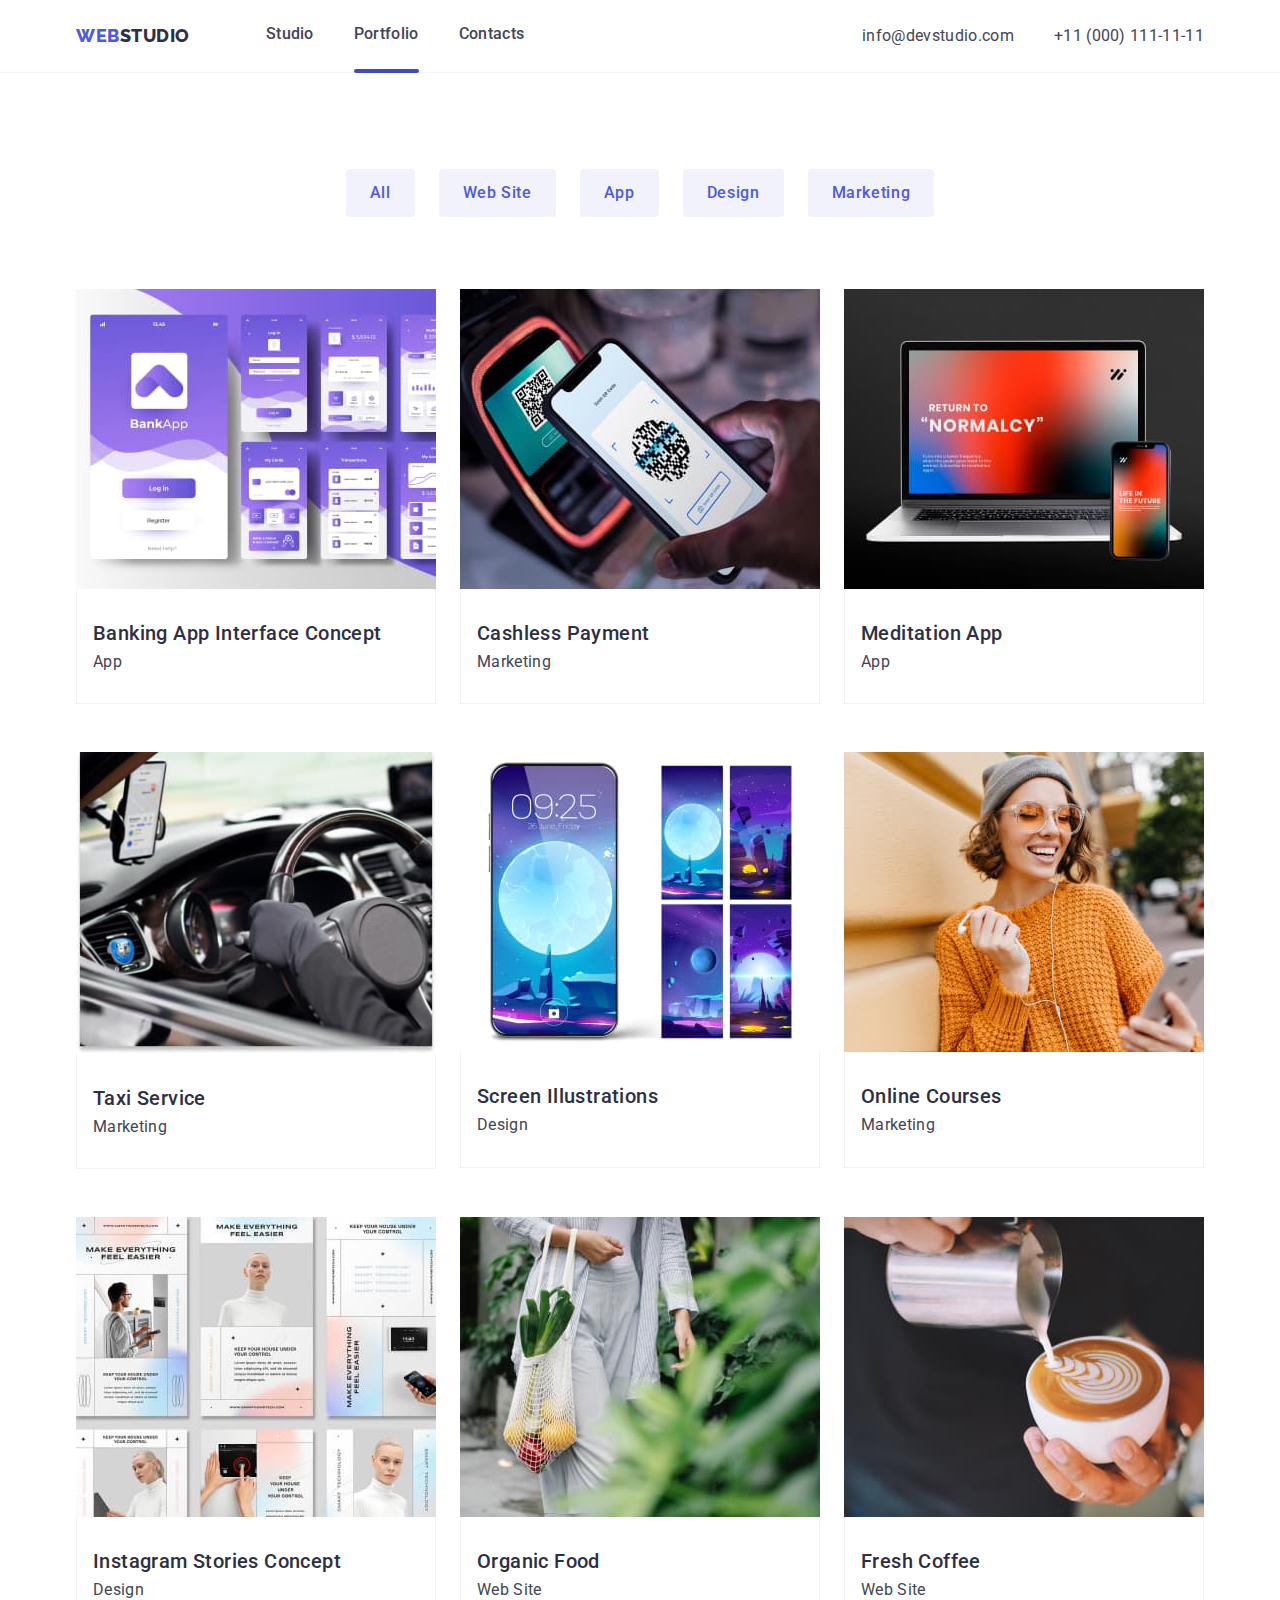
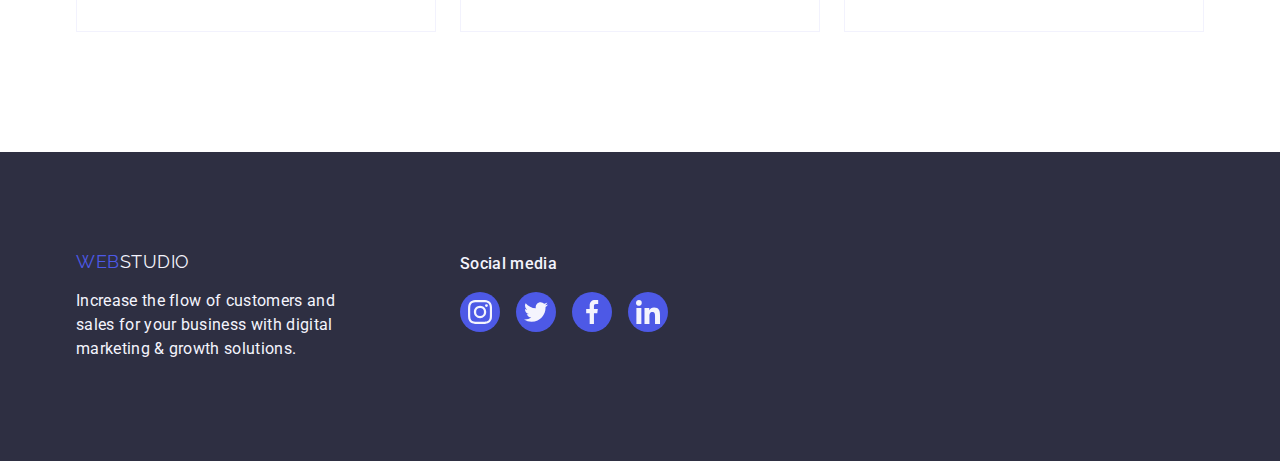
==== portfolio.html @ 25bff577 "Copy files from task 5" ====
<!DOCTYPE html>
<html lang="en">
  <head>
    <meta charset="UTF-8" />
    <meta name="viewport" content="width=device-width, initial-scale=1.0" />
    <title>Studio</title>
    <link
      href=" https://cdn.jsdelivr.net/npm/modern-normalize@1.1.0/modern-normalize.min.css "
      rel="stylesheet"
    />
    <link rel="preconnect" href="https://fonts.googleapis.com" />
    <link rel="preconnect" href="https://fonts.gstatic.com" crossorigin />
    <link
      href="https://fonts.googleapis.com/css2?family=Raleway:wght@800&family=Roboto:wght@400;500;700;900&display=swap"
      rel="stylesheet"
    />
    <link rel="stylesheet" href="./css/style.css" />
  </head>
  <body>
    <header>
      <div class="container">
        <a class="header-studio" href="index.html"
          ><span class="highlight">Web</span
          ><span class="logo-header">Studio</span></a
        >
        <nav>
          <ul>
            <li><a href="./index.html">Studio</a></li>
            <li>
              <a href="./portfolio.html" class="after-class">Portfolio</a>
            </li>
            <li>
              <a href="#">Contacts</a>
            </li>
          </ul>
        </nav>
        <ul class="contacts-list">
          <li>
            <a class="nav-list-item" href="mailto:info@devstudio.com"
              >info@devstudio.com</a
            >
          </li>
          <li>
            <a class="nav-list-item" href="tel:+11(000)1111111"
              >+11 (000) 111-11-11</a
            >
          </li>
        </ul>
      </div>
    </header>
    <main>
      <section class="photo-section">
        <div class="container">
          <h1 class="visually-hidden">Smart hidden h1</h1>
          <ul class="filter-list">
            <li class="filter-list-item">
              <button type="button">All</button>
            </li>
            <li class="filter-list-item">
              <button type="button">Web Site</button>
            </li>
            <li class="filter-list-item">
              <button type="button">App</button>
            </li>
            <li class="filter-list-item">
              <button type="button">Design</button>
            </li>
            <li class="filter-list-item">
              <button type="button">Marketing</button>
            </li>
          </ul>
          <ul class="photo-section-list">
            <li class="portfolio-list-item">
              <a href="#" class="portfolio-link">
                <div class="overlay-container">
                  <img
                    class="img-class"
                    src="images/img1port.jpg"
                    alt="Interface of banking app mainly in purple color"
                    width="360"
                    height="300"
                  />
                  <div class="overlay">
                    <p class="overlay-text">
                      14 Stylish and User-Friendly App Design Concepts · Task
                      Manager App · Calorie Tracker App · Exotic Fruit Ecommerce
                      App · Cloud Storage App
                    </p>
                  </div>
                </div>
                <div class="photo-section-discription">
                  <h3>Banking App Interface Concept</h3>
                  <p class="photo-discription-small">App</p>
                </div></a
              >
            </li>
            <li class="portfolio-list-item">
              <a href="#" class="portfolio-link">
                <div class="overlay-container">
                  <img
                    src="images/img2port.jpg"
                    alt="Scanning QR code"
                    width="360"
                    height="300"
                  />
                  <div class="overlay">
                    <p class="overlay-text">
                      14 Stylish and User-Friendly App Design Concepts · Task
                      Manager App · Calorie Tracker App · Exotic Fruit Ecommerce
                      App · Cloud Storage App
                    </p>
                  </div>
                </div>
                <div class="photo-section-discription">
                  <h3>Cashless Payment</h3>
                  <p class="photo-discription-small">Marketing</p>
                </div></a
              >
            </li>
            <li class="portfolio-list-item">
              <a href="#" class="portfolio-link">
                <div class="overlay-container">
                  <img
                    src="images/img3port.jpg"
                    alt="Lapton and phone with meditation app"
                    width="360"
                    height="300"
                  />
                  <div class="overlay">
                    <p class="overlay-text">
                      14 Stylish and User-Friendly App Design Concepts · Task
                      Manager App · Calorie Tracker App · Exotic Fruit Ecommerce
                      App · Cloud Storage App
                    </p>
                  </div>
                </div>
                <div class="photo-section-discription">
                  <h3>Meditation App</h3>
                  <p class="photo-discription-small">App</p>
                </div></a
              >
            </li>
            <li class="portfolio-list-item">
              <a href="#" class="portfolio-link">
                <div class="overlay-container">
                  <img
                    src="images/img4port.jpg"
                    alt="Driver with black gloves and navigation in phone mounted to front glass in car"
                    width="360"
                    height="300"
                  />
                  <div class="overlay">
                    <p class="overlay-text">
                      14 Stylish and User-Friendly App Design Concepts · Task
                      Manager App · Calorie Tracker App · Exotic Fruit Ecommerce
                      App · Cloud Storage App
                    </p>
                  </div>
                </div>
                <div class="photo-section-discription">
                  <h3>Taxi Service</h3>
                  <p class="photo-discription-small">Marketing</p>
                </div></a
              >
            </li>
            <li class="portfolio-list-item">
              <a href="#" class="portfolio-link">
                <div class="overlay-container">
                  <img
                    src="images/img5port.jpg"
                    alt="Phone with futuristic wallpaper and more examples of it aside"
                    width="360"
                    height="300"
                  />
                  <div class="overlay">
                    <p class="overlay-text">
                      14 Stylish and User-Friendly App Design Concepts · Task
                      Manager App · Calorie Tracker App · Exotic Fruit Ecommerce
                      App · Cloud Storage App
                    </p>
                  </div>
                </div>
                <div class="photo-section-discription">
                  <h3>Screen Illustrations</h3>
                  <p class="photo-discription-small">Design</p>
                </div></a
              >
            </li>
            <li class="portfolio-list-item">
              <a href="#" class="portfolio-link">
                <div class="overlay-container">
                  <img
                    src="images/img6port.jpg"
                    alt="Women taking selfy"
                    width="360"
                    height="300"
                  />
                  <div class="overlay">
                    <p class="overlay-text">
                      14 Stylish and User-Friendly App Design Concepts · Task
                      Manager App · Calorie Tracker App · Exotic Fruit Ecommerce
                      App · Cloud Storage App
                    </p>
                  </div>
                </div>
                <div class="photo-section-discription">
                  <h3>Online Courses</h3>
                  <p class="photo-discription-small">Marketing</p>
                </div></a
              >
            </li>
            <li class="portfolio-list-item">
              <a href="#" class="portfolio-link">
                <div class="overlay-container">
                  <img
                    src="images/img7port.jpg"
                    alt="Propably women with bag full of vegies"
                    width="360"
                    height="300"
                  />
                  <div class="overlay">
                    <p class="overlay-text">
                      14 Stylish and User-Friendly App Design Concepts · Task
                      Manager App · Calorie Tracker App · Exotic Fruit Ecommerce
                      App · Cloud Storage App
                    </p>
                  </div>
                </div>
                <div class="photo-section-discription">
                  <h3>Instagram Stories Concept</h3>
                  <p class="photo-discription-small">Design</p>
                </div></a
              >
            </li>
            <li class="portfolio-list-item">
              <a href="#" class="portfolio-link">
                <div class="overlay-container">
                  <img
                    src="images/img8port.jpg"
                    alt="Barista pouring milk into coffee forming waves"
                    width="360"
                    height="300"
                  />
                  <div class="overlay">
                    <p class="overlay-text">
                      14 Stylish and User-Friendly App Design Concepts · Task
                      Manager App · Calorie Tracker App · Exotic Fruit Ecommerce
                      App · Cloud Storage App
                    </p>
                  </div>
                </div>
                <div class="photo-section-discription">
                  <h3>Organic Food</h3>
                  <p class="photo-discription-small">Web Site</p>
                </div></a
              >
            </li>
            <li class="portfolio-list-item">
              <a href="#" class="portfolio-link">
                <div class="overlay-container">
                  <img
                    src="images/img9port.jpg"
                    alt=""
                    width="360"
                    height="300"
                  />
                  <div class="overlay">
                    <p class="overlay-text">
                      14 Stylish and User-Friendly App Design Concepts · Task
                      Manager App · Calorie Tracker App · Exotic Fruit Ecommerce
                      App · Cloud Storage App
                    </p>
                  </div>
                </div>
                <div class="photo-section-discription">
                  <h3>Fresh Coffee</h3>
                  <p class="photo-discription-small">Web Site</p>
                </div></a
              >
            </li>
          </ul>
        </div>
      </section>
    </main>
    <footer class="footer-section">
      <div class="container">
        <div>
          <a class="footer-logo" href="index.html"
            ><span class="highlight">Web</span>Studio</a
          >
          <p>
            Increase the flow of customers and sales for your business with
            digital marketing & growth solutions.
          </p>
        </div>
        <div class="social-media-section">
          <p class="social-header">Social media</p>
          <ul class="social-media-icons">
            <li>
              <a href="#">
                <svg class="social-media-icon-svg">
                  <use href="./images/icons.svg#icon-instagram-2-1"></use>
                </svg>
              </a>
            </li>
            <li>
              <a href="#">
                <svg class="social-media-icon-svg">
                  <use href="./images/icons.svg#icon-twitter-1-1"></use>
                </svg>
              </a>
            </li>
            <li>
              <a href="#">
                <svg class="social-media-icon-svg">
                  <use href="./images/icons.svg#icon-facebook-1-1"></use>
                </svg>
              </a>
            </li>
            <li>
              <a href="#">
                <svg class="social-media-icon-svg">
                  <use href="./images/icons.svg#icon-linkedin-1-1"></use>
                </svg>
              </a>
            </li>
          </ul>
        </div>
      </div>
    </footer>
  </body>
</html>
---- css/style.css ----
:root {
  --navy-blue: hsl(237, 18%, 22%);
  --iris: hsl(235, 75%, 60%);
  --slate: hsl(237, 12%, 30%);
  --cloud: #f4f4fd;
  --cornflower: hsl(240, 69%, 97%);
  --ocean: hsl(235, 50%, 50%);
  --grey: hsla(237, 18%, 22%, 0.7);
  --light-slate: hsla(235, 5%, 58%, 1);
  --green: hsla(166, 63%, 50%, 1);
  --dairy: hsla(0, 0%, 99%, 1);
  --outline-1: red 2px dashed;
  --outline-2: green 2px dashed;
  --shadow-1: 0 2px 1px 0 hsla(237, 18%, 22%, 0.08);
  --shadow-2: 0 1px 1px 0 hsla(237, 18%, 22%, 0.16);
  --cubic: 250ms cubic-bezier(0.4, 0, 0.2, 1);
}

body {
  font-family: "Roboto", sans-serif;
  color: #212121;
  text-decoration: none;
  background-color: #ffffff;
  font-size: 16px;
  letter-spacing: 0.02em;
}

html {
  overflow: auto;
  box-sizing: border-box;
}

.container {
  width: 1158px;
  margin: 0 auto;
  padding: 0 15px;
  /* outline: var(--outline-1); */
}

.section {
  padding: 120px 0px;
}
a {
  text-decoration: none;
}

button {
  font-family: "Roboto", sans-serif;
  border: none;
  border-radius: 4px;
  cursor: pointer;
}
h1,
h2,
h3,
h4,
h5,
h6,
p {
  margin: 0;
}

ul,
ol {
  list-style: none;
  margin: 0;
  padding: 0;
}

img {
  display: block;
  max-width: 100%;
  height: auto;
}

.visually-hidden {
  position: absolute;
  width: 1px;
  height: 1px;
  margin: -1px;
  border: 0;
  padding: 0;
  white-space: nowrap;
  clip-path: inset(100%);
  overflow: hidden;
}
.is-hidden {
  opacity: 0;
  pointer-events: none;
  visibility: hidden;
}
/* Strefa eksperymentalna-Start */

.modal {
  position: fixed;
  inset: 0;
  background-color: hsla(237, 18%, 22%, 0.4);
}

.modal-body {
  position: relative;
  top: 80px;
  margin: auto;
  width: 408px;
  height: 583px;
  z-index: 1;
  background-color: var(--dairy);
  border-radius: 4px;
  box-shadow: 0px 2px 1px 0px hsla(0, 0%, 0%, 0.2),
    0px 1px 3px 0px hsla(0, 0%, 0%, 0.12), 0px 1px 1px 0px hsla(0, 0%, 0%, 0.14);
  transition: transform var(--cubic);
}

.modal-button {
  position: absolute;
  right: 24px;
  top: 24px;
  background-color: var(--dairy);
}

.is-hidden .modal-body {
  transform: translateY(-150%);
}

.modal:not(.is-hidden) .modal-body {
  transform: translateY(0%);
}
/* Strefa eksperymentalna-Koniec  */
.highlight {
  color: var(--iris);
}
.overlay-container {
  position: relative;
  overflow: hidden;
}
.overlay {
  position: absolute;
  top: 0;
  left: 0;
  width: 100%;
  height: 110%;
  background-color: var(--iris);
  transform: translateY(110%);
  transition: transform 250ms ease-in-out;
}
.overlay-text {
  color: white;
  line-height: 24px;
  font-family: Roboto;
  font-size: 16px;
  line-height: 24px;
  letter-spacing: 0.02em;
  padding: 40px 32px 16px;
}
.portfolio-list-item:hover .overlay {
  transform: translateY(0);
  transition: var(--cubic);
}

/* Sekcja nagłówkowa * */
header .container,
header .container nav ul,
header .container ul {
  display: flex;
}

header {
  border-bottom: 1px var(--cornflower) solid;
}
header .container {
  align-items: center;
}

.header-studio {
  text-transform: uppercase;
  font-size: 18px;
  font-weight: 800;
  font-family: "Raleway", sans-serif;
  line-height: 1.16;
  letter-spacing: 0.54px;
  align-items: center;
  color: var(--navy-blue);
}
nav {
  position: relative;
  margin-left: 76px;
}

nav ul {
  gap: 40px;
}

.after-class::after {
  position: relative;
  bottom: -22.6px;
  content: "";
  display: block;
  width: 100%;
  height: 4px;
  background-color: var(--ocean);
  border-radius: 4px;
  /* outline: var(--outline-1); */
}

.contacts-list {
  display: flex;
  justify-content: flex-end;
  margin: 24px 0px;
  margin-left: auto;
}
.contacts-list li:not(:last-child) {
  margin-right: 40px;
}
.contact-button {
  background: none;
  border: none;
  margin: 0;
  padding: 0;
  cursor: pointer;
  color: var(--slate);
  font-size: 16px;
  font-weight: 500;
  line-height: 1.5;
  letter-spacing: 0.32px;
}
.contact-button:focus-within::after {
  content: "";
  display: flex;
  flex-direction: column;
  justify-content: center;
  width: 100%;
  height: 4px;
  background-color: var(--ocean);
  border-radius: 4px;
  margin-top: 20px;
}
.contacts-list li a {
  color: var(--slate);
  font-size: 16px;
  line-height: 1.5;
  letter-spacing: 0.32px;
}

nav a {
  color: var(--slate);
  font-size: 16px;
  font-weight: 500;
  line-height: 1.5;
  letter-spacing: 0.32px;
}

nav a:focus {
  color: var(--ocean);
}
.nav-list-item:focus {
  color: var(--ocean);
}
nav a:hover,
.contact-button:hover,
.contacts-list li a:hover,
nav a:focus,
.contact-button:focus,
.contacts-list li a:focus {
  color: var(--ocean);
  transition: var(--cubic);
}

/* Hero section */
.hero-section {
  background-color: var(--navy-blue);
  background-image: linear-gradient(
      to bottom,
      hsla(237, 18%, 22%, 0.7),
      hsla(237, 18%, 22%, 0.7)
    ),
    url(../images/background.jpg);

  background-repeat: no-repeat;
  background-position: center;
  background-size: cover;
  max-width: 1440px;
  max-height: 600px;
  margin: 0 auto;
  padding: 188px 0;
  text-align: center;
}

.hero-section h1 {
  color: #ffffff;
  font-size: 56px;
  font-weight: 700;
  text-shadow: 0px 4px 4px rgba(0, 0, 0, 0.25);
  line-height: 1.07;
  letter-spacing: 1.12px;
  max-width: 496px;
  margin: 0 auto;
}

.hero-section button {
  background-color: var(--iris);
  color: #ffffff;
  font-size: 16px;
  font-weight: 500;
  line-height: 1.5;
  letter-spacing: 0.64px;
  margin-top: 48px;
  padding: 16px 32px;
}
.hero-section button:hover,
.hero-section button:focus {
  background-color: var(--ocean);
  transition: var(--cubic);
}
/* Sekcja głownego artykułu */

.main-article ul {
  display: flex;
  gap: 24px;
}

.main-article-list-item {
  width: 264px;
}

.main-article-svg {
  display: flex;
  justify-content: center;
  align-items: center;
  background-color: var(--cloud);
  width: 264px;
  height: 112px;

  border-radius: 4px;
  margin-bottom: 8px;
}
.main-article h3 {
  font-size: 20px;
  font-weight: 500;
  line-height: 1.2;
  letter-spacing: 0.4px;
  color: var(--navy-blue);
}
.main-article p {
  font-size: 16px;
  color: var(--slate);
  letter-spacing: 0.32px;
  line-height: 1.5;
  margin-top: 8px;
}

/* Sekcja poswiacona what are we doing */
.doing-section {
  padding-top: 0;
}
.doing-section ul {
  display: flex;
  justify-content: space-between;
  column-gap: 24px;
}
.doing-heading {
  font-size: 36px;
  font-weight: 700;
  line-height: 1.11;
  letter-spacing: 0.72px;
  text-transform: capitalize;
  color: var(--navy-blue);
  text-align: center;
  margin: 0 0 72px 0;
}
/* 
.doing-img {
  position: relative;
  outline: var(--outline-1);
}
.doing-discription {
  position: absolute;
  bottom: 0px;
  background-color: hsla(235, 5%, 58%, 0.5);
  width: 100%;
  height: 50px;
  text-align: center;
  text-transform: uppercase;
  font-weight: 700;
  color: white;
  padding: 10px 0 0 0;
} */

.team-section {
  background-color: var(--cloud);
  margin: 0 auto;
}
.team-section ul {
  display: flex;
  gap: 24px;
}

.team-section li {
  background-color: white;
  border-radius: 4px;
  box-shadow: 0 2px 1px 0 hsla(237, 18%, 22%, 0.08),
    0 1px 1px 0 hsla(237, 18%, 22%, 0.16);
}
.team-section h2 {
  font-size: 36px;
  font-weight: 700;
  line-height: 1.11;
  letter-spacing: 0.72px;
  text-transform: capitalize;
  color: var(--navy-blue);
  text-align: center;
  margin-bottom: 72px;
}
.photo-discription {
  padding: 32px 16px;
  text-align: center;
  background-color: #ffffff;
  border-radius: 4px;
}
.team-section h3 {
  font-size: 20px;
  font-weight: 500;
  line-height: 1.2;
  letter-spacing: 0.4px;
  margin-bottom: 8px;
}
.team-section p {
  color: var(--slate);
  font-size: 16px;
  line-height: 1.5;
  letter-spacing: 0.32px;
  margin-bottom: 8px;
}

.customers-section h2 {
  text-align: center;
  font-size: 36px;
  font-weight: 700;
  line-height: 1.11;
  letter-spacing: 0.72px;
  text-transform: capitalize;
  margin-bottom: 72px;
}

.customers-list-link:hover,
.customers-list-link:focus {
  color: var(--ocean);
  border-radius: 4px;
  transition: var(--cubic);
}

.customers-list {
  display: flex;
  gap: 24px;
}
.customers-list-link {
  display: flex;
  justify-content: center;
  align-items: center;
  border: currentColor 1px solid;
  border-radius: 4px;
  color: var(--light-slate);
  width: 168px;
  height: 88px;
}
.customers-svg {
  fill: currentColor;
}
.footer-section {
  background-color: var(--navy-blue);
  padding: 100px 0;
}

.footer-logo {
  text-transform: uppercase;
  font-family: "Raleway", sans-serif;
  font-size: 18px;
  letter-spacing: 0.54px;
  line-height: 1.16;
  display: block;
  margin-bottom: 16px;

  color: var(--cloud);
}

footer .container {
  display: flex;
}

.social-header {
  color: white;
  font-weight: 500;
  font-size: 16px;
  line-height: 24px;
  margin-bottom: 16px;
}

.footer-section p {
  width: 264px;
  line-height: 1.5;
  font-size: 16px;
  letter-spacing: 0.02em;
  color: var(--cloud);
}

.filter-list-item button {
  color: var(--iris);
  background-color: var(--cornflower);
  font-size: 16px;
  font-weight: 500;
  line-height: 1.5;
  letter-spacing: 0.64px;
  padding: 12px 24px;
}
/* Social media */
.social-media-section {
  margin-left: 120px;
}
.social-media-icons {
  display: flex;
  gap: 16px;
}

.social-media-icons a {
  width: 40px;
  height: 40px;
  display: flex;
  justify-content: center;
  align-items: center;
  border-radius: 50%;
}
.social-media-icons li {
  background-color: var(--iris);
  border-radius: 50%;
}
footer .social-media-icons li:hover,
footer .social-media-icons li:focus {
  background-color: var(--green);
  transition: var(--cubic);
}

.team-section .social-media-icons a:hover,
.team-section .social-media-icons a:focus {
  background-color: var(--ocean);
  border-radius: 50%;
  transition: var(--cubic);
}
.social-media-icon-svg {
  width: 16px;
  height: 16px;
}
footer .social-media-icon-svg {
  width: 24px;
  height: 24px;
}
.filter-list-item button:hover,
.filter-list-item button:focus {
  color: white;
  background-color: var(--ocean);
  box-shadow: var(--shadow-1), var(--shadow-2);
  transition: var(--cubic);
}

.photo-section ul:nth-child(3) {
  display: flex;
  flex-wrap: wrap;
  column-gap: 24px;
  row-gap: 48px;
}

.filter-list {
  display: flex;
  justify-content: center;
  gap: 24px;
  margin-bottom: 72px;
}
.photo-section h3 {
  color: var(--navy-blue);
  font-size: 20px;
  font-weight: 500;
  line-height: 1.2;
  letter-spacing: 0.4px;
  margin-bottom: 8px;
}
.portfolio-link:hover,
.portfolio-link:focus {
  display: block;
  box-shadow: var(--shadow-1), var(--shadow-2);
  transition: var(--cubic);
}
.photo-discription-small {
  color: var(--slate);
}
.photo-section {
  padding-top: 96px;
  padding-bottom: 120px;
}

.photo-section-discription {
  border-right: 1px var(--cornflower) solid;
  border-bottom: 1px var(--cornflower) solid;
  border-left: 1px var(--cornflower) solid;
  padding: 32px 16px;
  background-color: white;
}
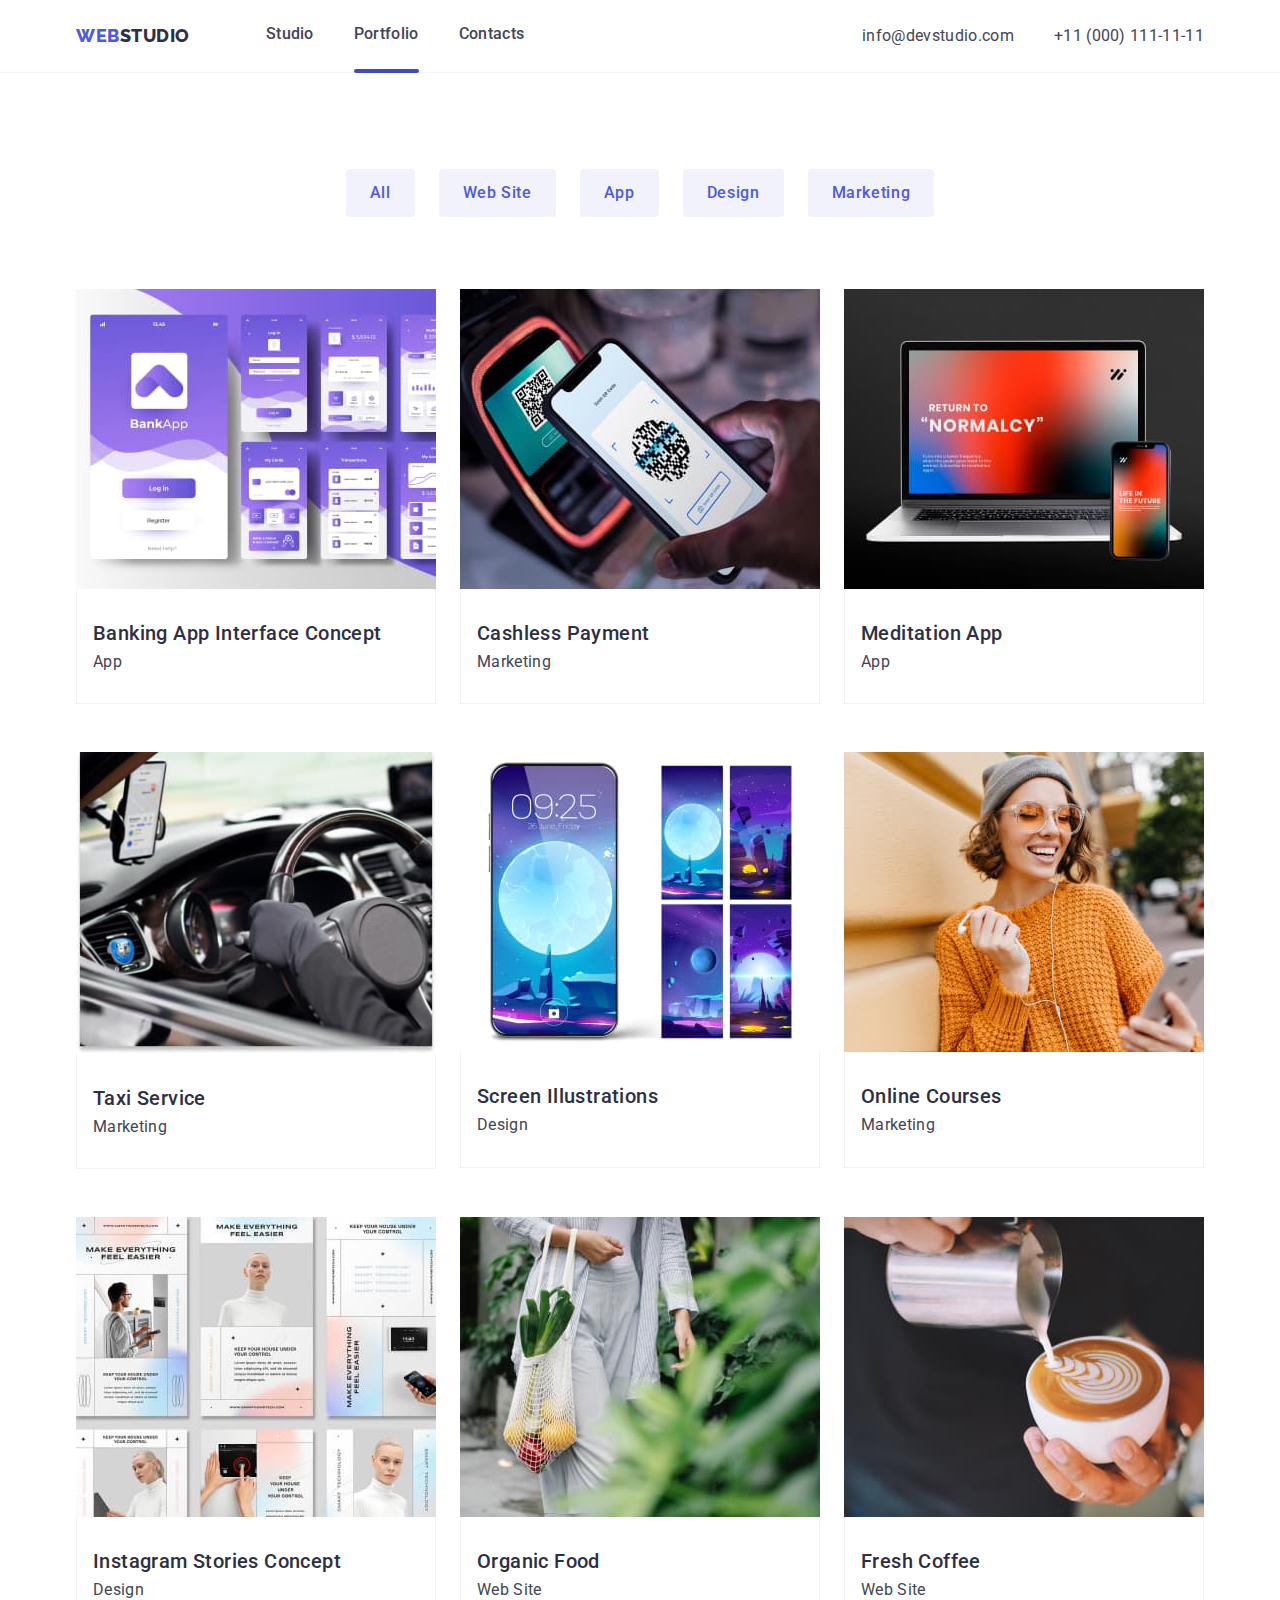
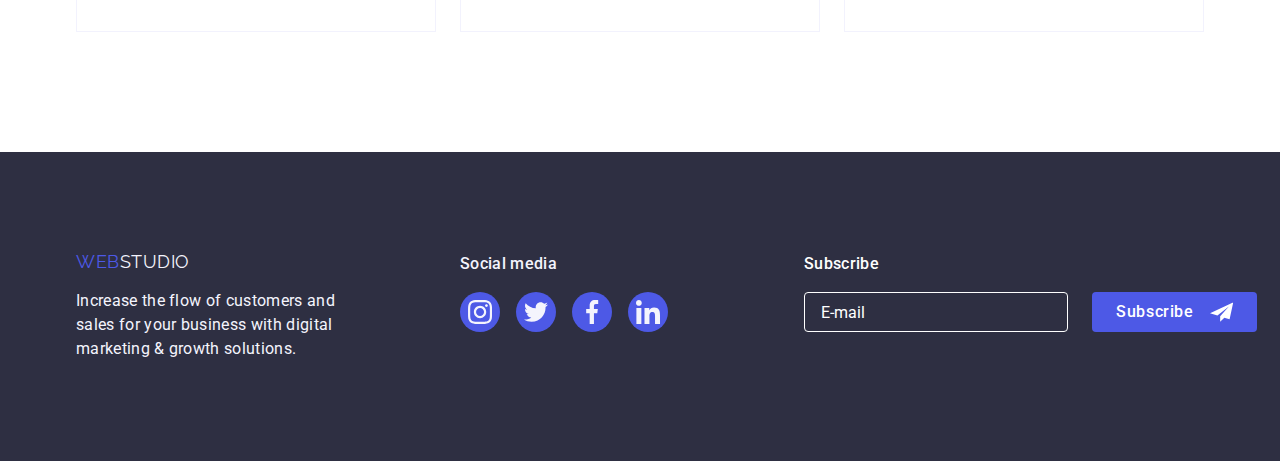
==== commit 74e891f0: "Fixing positioning in modal" ====
--- a/portfolio.html
+++ b/portfolio.html
@@ -299,32 +299,49 @@
             <li>
               <a href="#">
                 <svg class="social-media-icon-svg">
-                  <use href="./images/icons.svg#icon-instagram-2-1"></use>
+                  <use href="./images/icons.svg#icon-instagram-1"></use>
                 </svg>
               </a>
             </li>
             <li>
               <a href="#">
                 <svg class="social-media-icon-svg">
-                  <use href="./images/icons.svg#icon-twitter-1-1"></use>
+                  <use href="./images/icons.svg#icon-twitter-1"></use>
                 </svg>
               </a>
             </li>
             <li>
               <a href="#">
                 <svg class="social-media-icon-svg">
-                  <use href="./images/icons.svg#icon-facebook-1-1"></use>
+                  <use href="./images/icons.svg#icon-facebook-1"></use>
                 </svg>
               </a>
             </li>
             <li>
               <a href="#">
                 <svg class="social-media-icon-svg">
-                  <use href="./images/icons.svg#icon-linkedin-1-1"></use>
+                  <use href="./images/icons.svg#icon-linkedin-1"></use>
                 </svg>
               </a>
             </li>
           </ul>
+        </div>
+        <div class="subscription-box">
+          <label for="sub-mail" class="sub-mail-p">Subscribe</label>
+          <form class="sub-box">
+            <input
+              id="sub-mail"
+              name="sub-mail"
+              type="email"
+              placeholder="E-mail"
+            />
+            <button class="sub-button">
+              <span class="sub-text">Subscribe</span>
+              <svg width="24" height="24">
+                <use href="./images/icons.svg#icon-send-1"></use>
+              </svg>
+            </button>
+          </form>
         </div>
       </div>
     </footer>
--- a/css/style.css
+++ b/css/style.css
@@ -1,5 +1,6 @@
 :root {
   --navy-blue: hsl(237, 18%, 22%);
+  --navy-blue-opacity: hsla(237, 18%, 22%, 0.4);
   --iris: hsl(235, 75%, 60%);
   --slate: hsl(237, 12%, 30%);
   --cloud: #f4f4fd;
@@ -89,7 +90,6 @@
   pointer-events: none;
   visibility: hidden;
 }
-/* Strefa eksperymentalna-Start */
 
 .modal {
   position: fixed;
@@ -109,13 +109,35 @@
   box-shadow: 0px 2px 1px 0px hsla(0, 0%, 0%, 0.2),
     0px 1px 3px 0px hsla(0, 0%, 0%, 0.12), 0px 1px 1px 0px hsla(0, 0%, 0%, 0.14);
   transition: transform var(--cubic);
-}
-
-.modal-button {
+  display: flex;
+  justify-content: center;
+  flex-direction: column;
+}
+.privacy-link {
+  text-decoration: underline;
+}
+
+.modal-close-button {
   position: absolute;
-  right: 24px;
-  top: 24px;
-  background-color: var(--dairy);
+  display: flex;
+  justify-content: center;
+  align-items: center;
+  background-color: var(--cornflower);
+  inset-inline-end: 24px;
+  inset-block-start: 24px;
+  width: 24px;
+  height: 24px;
+  border-radius: 50%;
+  border: 1px hsla(0, 0%, 0%, 0.1) solid;
+}
+.modal-close-button:hover {
+  background-color: var(--iris);
+}
+.modal-close-button:hover .close-button-svg {
+  fill: white;
+}
+.close-button-svg:hover {
+  fill: var(--navy-blue);
 }
 
 .is-hidden .modal-body {
@@ -125,7 +147,82 @@
 .modal:not(.is-hidden) .modal-body {
   transform: translateY(0%);
 }
-/* Strefa eksperymentalna-Koniec  */
+
+.modal-heading {
+  margin-block-start: 72px;
+  margin-block-end: 16px;
+  /* outline: var(--outline-1); */
+
+  font-size: 16px;
+  font-weight: 500;
+  line-height: 24px;
+  letter-spacing: 0.02em;
+  text-align: center;
+  color: var(--navy-blue);
+}
+
+/* Sekcja formularza-Start */
+.modal-form {
+  display: flex;
+  flex-direction: column;
+  gap: 4px;
+  padding-inline: 24px;
+  /* outline: var(--outline-2); */
+}
+.modal-form input {
+  display: block;
+  margin-block-end: 8px;
+}
+.modal-form label {
+  font-size: 12px;
+  font-weight: 400;
+  line-height: 14px;
+  letter-spacing: 0.04em;
+  text-align: left;
+  color: var(--light-slate);
+}
+.modal-form input,
+.modal-form textarea {
+  border: var(--navy-blue-opacity) 1px solid;
+  border-radius: 4px;
+  padding-inline-start: 16px;
+  padding-block: 8px;
+}
+.modal-form input:hover,
+.modal-form textarea:hover,
+.modal-form input:focus,
+.modal-form textarea:focus {
+  border: 1px var(--iris) solid;
+  fill: var(--iris);
+  transition: var(--cubic);
+}
+
+.privacy-box {
+  display: flex;
+  gap: 8px;
+  margin-block-start: 16px;
+}
+
+.modal-button {
+  font-size: 16px;
+  font-weight: 500;
+  line-height: 24px;
+  letter-spacing: 0.04em;
+  text-align: center;
+  color: white;
+  background-color: var(--iris);
+  width: 169px;
+  margin: 0 auto;
+  padding: 16px 32px;
+  margin-block: 24px;
+  /* outline: var(--outline-1); */
+}
+.modal-button:hover {
+  background-color: var(--ocean);
+  transition: var(--cubic);
+}
+/* Sekcja formularza-End */
+
 .highlight {
   color: var(--iris);
 }
@@ -192,7 +289,7 @@
 
 .after-class::after {
   position: relative;
-  bottom: -22.6px;
+  inset-block-end: -22.6px;
   content: "";
   display: block;
   width: 100%;
@@ -284,7 +381,6 @@
   padding: 188px 0;
   text-align: center;
 }
-
 .hero-section h1 {
   color: #ffffff;
   font-size: 56px;
@@ -552,6 +648,57 @@
   width: 24px;
   height: 24px;
 }
+/* Sekcja subskrybcji */
+.subscription-box {
+  margin-left: 80px;
+  /* outline: var(--outline-2); */
+}
+.sub-box {
+  margin-top: 16px;
+  display: flex;
+  gap: 24px;
+}
+.sub-box input {
+  width: 264px;
+  height: 40px;
+  padding: 8px 16px;
+  color: white;
+  background-color: var(--navy-blue);
+  border: 1px white solid;
+  border-radius: 4px;
+}
+.sub-box ::placeholder {
+  color: white;
+}
+.sub-mail-p {
+  font-weight: 500;
+  line-height: 24px;
+  letter-spacing: 0.02em;
+  margin-bottom: 16px;
+  color: white;
+  /* outline: var(--outline-1); */
+}
+.sub-button {
+  font-weight: 500;
+  line-height: 24px;
+  letter-spacing: 0.04em;
+  text-align: center;
+  width: 165px;
+  height: 40px;
+  padding: 8px 24px;
+  display: flex;
+  justify-content: baseline;
+  color: white;
+  fill: currentColor;
+  background-color: var(--iris);
+
+  /* outline: var(--outline-1); */
+}
+.sub-text {
+  margin-right: 16px;
+}
+
+/* Sekcja portfolio */
 .filter-list-item button:hover,
 .filter-list-item button:focus {
   color: white;
